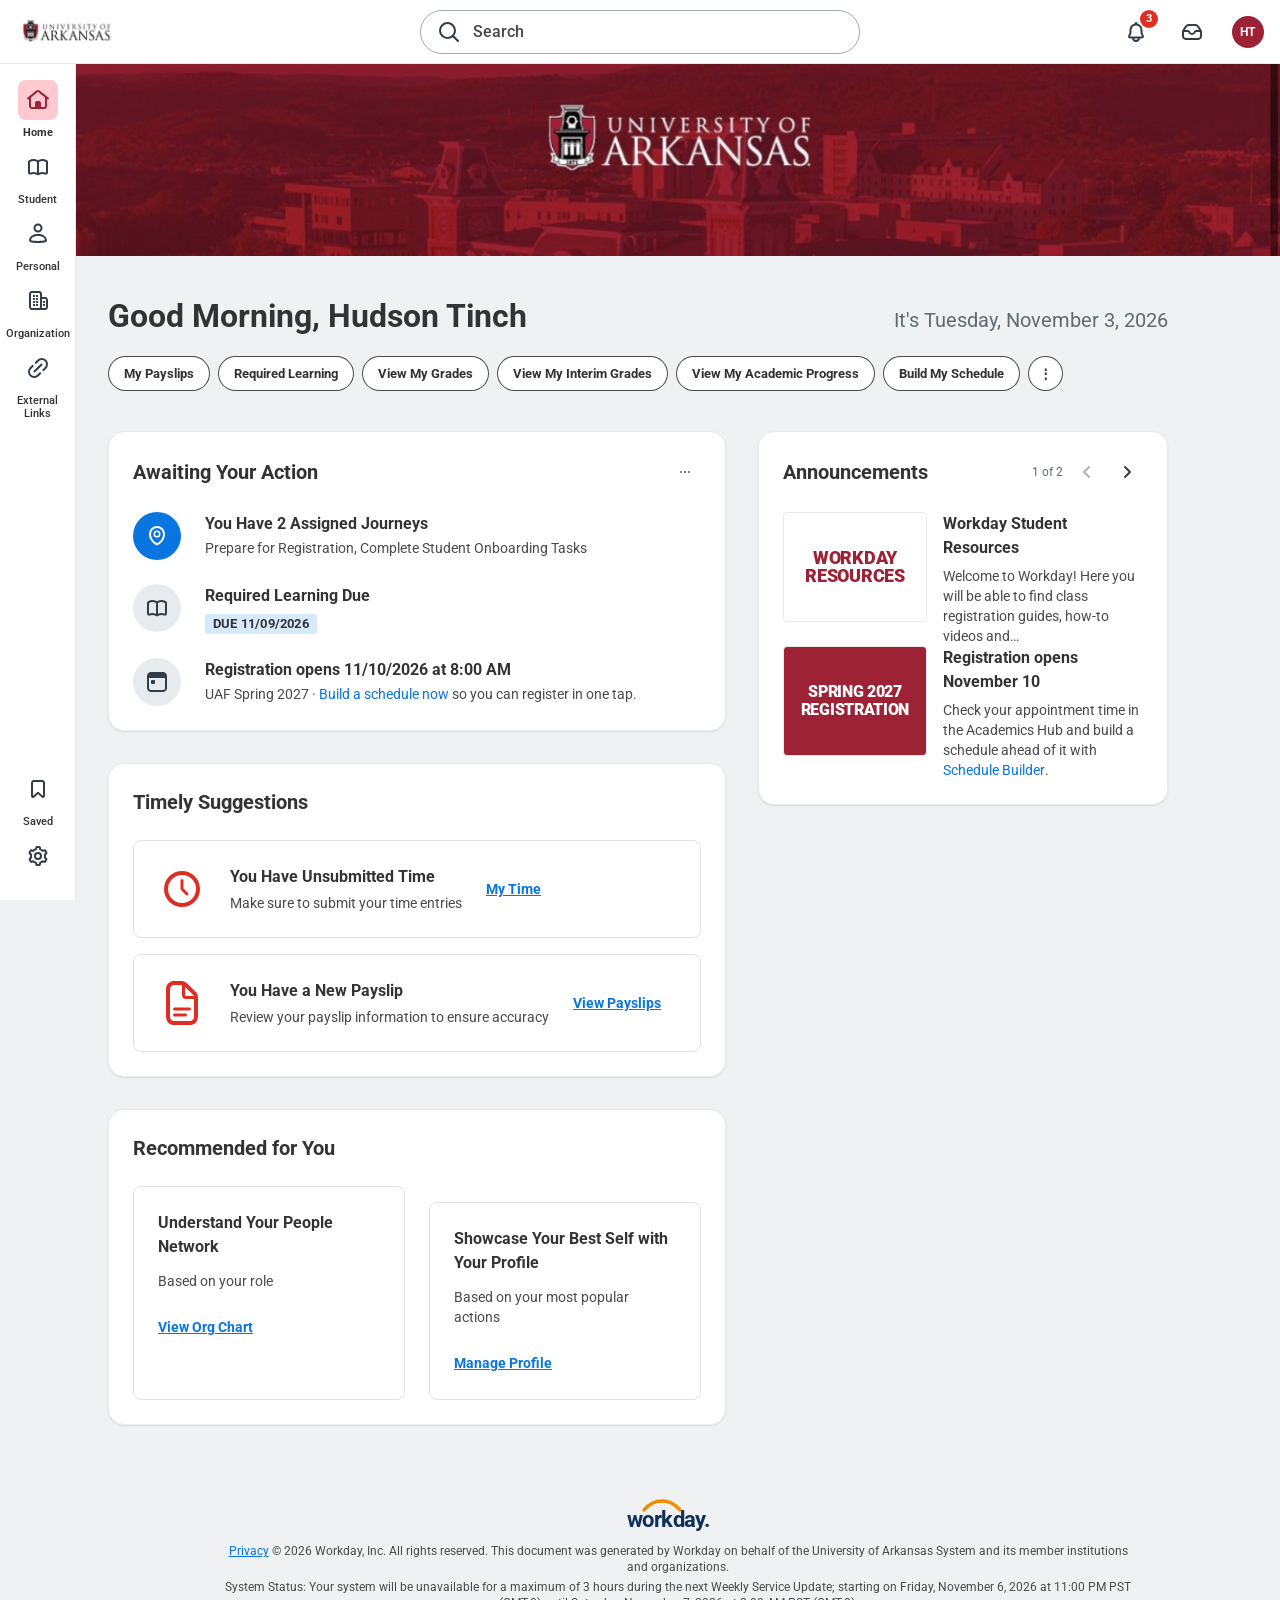
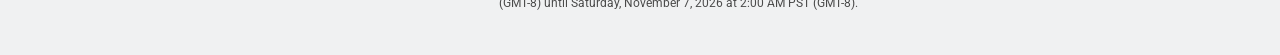
==== index.html @ d3830e26 "Visible section-spreading plan on Options; every control now does something Step 4 explains the thre" ====
<!doctype html>
<html lang="en">
<head>
<meta charset="utf-8">
<meta name="viewport" content="width=device-width, initial-scale=1">
<title>Home - Workday</title>
<link rel="preconnect" href="https://fonts.googleapis.com">
<link rel="stylesheet" href="https://fonts.googleapis.com/css2?family=Roboto:wght@400;500;700&display=swap">
<link rel="stylesheet" href="css/workday.css">
</head>
<body>
<main class="wd-main" id="main">
  <div class="wd-hero" role="img" aria-label="University of Arkansas campus"></div>
  <div class="wd-content">
    <div class="wd-greet">
      <h1 class="wd-h1" id="greet">Good Afternoon, Hudson Tinch</h1>
      <div class="wd-date" id="today"></div>
    </div>
    <div class="wd-chips">
      <a class="wd-chip" href="#" data-wd="My Payslips">My Payslips</a>
      <a class="wd-chip" href="#" data-wd="Required Learning">Required Learning</a>
      <a class="wd-chip" href="academics.html#courses">View My Grades</a>
      <a class="wd-chip" href="#" data-wd="View My Interim Grades (none posted yet)">View My Interim Grades</a>
      <a class="wd-chip" href="academics.html#progress">View My Academic Progress</a>
      <a class="wd-chip" href="builder.html">Build My Schedule</a>
      <button class="wd-chip round" aria-label="More actions" id="moreChips">⋮</button><div class="wd-menu" id="chipMenu" hidden style="top:0"><a href="academics.html#appointments">View My Registration Appointments</a><a href="saved-schedules.html">View My Saved Schedules</a><a href="find-course-sections.html">Find Course Sections</a><a href="academics.html#notes">Note History</a></div>
    </div>

    <div class="wd-grid">
      <div class="col">
        <section class="wd-card">
          <div class="wd-card-head"><h2>Awaiting Your Action</h2><button class="more" aria-label="More" id="cardMore">⋯</button><div class="wd-menu" id="cardMenu" hidden><button data-wd="Hide this card">Hide this card</button><a href="#" data-wd="card settings">Settings</a></div></div>
          <div class="wd-row">
            <span class="wd-roundicon blue" id="ic-journey"></span>
            <div><h4>You Have 2 Assigned Journeys</h4><p>Prepare for Registration, Complete Student Onboarding Tasks</p></div>
          </div>
          <div class="wd-row">
            <span class="wd-roundicon" id="ic-learn"></span>
            <div><h4>Required Learning Due</h4><span class="wd-tag">DUE 11/09/2026</span></div>
          </div>
          <div class="wd-row">
            <span class="wd-roundicon" id="ic-cal"></span>
            <div><h4>Registration opens 11/10/2026 at 8:00 AM</h4><p>UAF Spring 2027 &middot; <a href="builder.html">Build a schedule now</a> so you can register in one tap.</p></div>
          </div>
        </section>

        <section class="wd-card">
          <div class="wd-card-head"><h2>Timely Suggestions</h2></div>
          <div class="wd-inner">
            <span class="wd-ill" id="ic-time"></span>
            <div><h4>You Have Unsubmitted Time</h4><p>Make sure to submit your time entries</p></div>
            <a class="act" href="#" data-wd="My Time">My Time</a>
          </div>
          <div class="wd-inner">
            <span class="wd-ill" id="ic-pay"></span>
            <div><h4>You Have a New Payslip</h4><p>Review your payslip information to ensure accuracy</p></div>
            <a class="act" href="#" data-wd="View Payslips">View Payslips</a>
          </div>
        </section>

        <section class="wd-card">
          <div class="wd-card-head"><h2>Recommended for You</h2></div>
          <div class="wd-two">
            <div class="wd-inner" style="flex-direction:column;align-items:flex-start;gap:8px">
              <h4>Understand Your People Network</h4><p>Based on your role</p>
              <a class="act" style="margin:16px 0 0" href="#" data-wd="the Org Chart">View Org Chart</a>
            </div>
            <div class="wd-inner" style="flex-direction:column;align-items:flex-start;gap:8px">
              <h4>Showcase Your Best Self with Your Profile</h4><p>Based on your most popular actions</p>
              <a class="act" style="margin:16px 0 0" href="#" data-wd="Manage Profile">Manage Profile</a>
            </div>
          </div>
        </section>
      </div>

      <div class="col">
        <section class="wd-card">
          <div class="wd-card-head"><h2>Announcements</h2>
            <div class="wd-pager"><span>1 of 2</span><button disabled aria-label="Previous" id="pg-l"></button><button aria-label="Next" id="pg-r"></button></div>
          </div>
          <div class="ann" id="ann0" style="display:flex;gap:16px;align-items:flex-start">
            <div style="width:144px;height:110px;flex:none;border:1px solid var(--wd-border);border-radius:4px;background:#fff;display:flex;align-items:center;justify-content:center;text-align:center;font:900 18px/1 var(--wd-font);color:#9d2235;letter-spacing:-.3px">WORKDAY<br>RESOURCES</div>
            <div><h4 style="font-size:16px;line-height:24px;font-weight:700">Workday Student Resources</h4><p style="margin:6px 0 0;font-size:14px;line-height:20px">Welcome to Workday! Here you will be able to find class registration guides, how-to videos and&hellip;</p></div>
          </div>
          <div class="ann" id="ann1" hidden style="display:flex;gap:16px;align-items:flex-start">
            <div style="width:144px;height:110px;flex:none;border:1px solid var(--wd-border);border-radius:4px;background:#9d2235;display:flex;align-items:center;justify-content:center;text-align:center;font:900 16px/1.1 var(--wd-font);color:#fff;letter-spacing:-.3px">SPRING 2027<br>REGISTRATION</div>
            <div><h4 style="font-size:16px;line-height:24px;font-weight:700">Registration opens November 10</h4><p style="margin:6px 0 0;font-size:14px;line-height:20px">Check your appointment time in the Academics Hub and build a schedule ahead of it with <a href="builder.html">Schedule Builder</a>.</p></div>
          </div>
        </section>
      </div>
    </div>
  </div>
</main>
<script src="js/icons.js"></script>
<script src="js/shell.js"></script>
<script>
renderShell({active:'home'});
document.getElementById('today').textContent=todayLine();
const h=new Date().getHours();document.getElementById('greet').textContent=(h<12?'Good Morning':h<17?'Good Afternoon':'Good Evening')+', '+DEMO_STUDENT.name;
document.getElementById('ic-journey').innerHTML=icon('location');
document.getElementById('ic-learn').innerHTML=icon('book-open');
document.getElementById('ic-cal').innerHTML=icon('calendar');
document.getElementById('ic-time').innerHTML=icon('clock').replace('width="24" height="24"','width="48" height="48"');
document.getElementById('ic-pay').innerHTML=icon('document').replace('width="24" height="24"','width="48" height="48"');
document.getElementById('pg-l').innerHTML=icon('chevron-left-small');
document.getElementById('pg-r').innerHTML=icon('chevron-right-small');
let ann=0; const showAnn=()=>{ document.getElementById('ann0').hidden=ann!==0; document.getElementById('ann1').hidden=ann!==1; document.querySelector('.wd-pager span').textContent=(ann+1)+' of 2'; document.getElementById('pg-l').disabled=ann===0; document.getElementById('pg-r').disabled=ann===1; };
document.getElementById('pg-l').addEventListener('click',()=>{ann=0;showAnn();}); document.getElementById('pg-r').addEventListener('click',()=>{ann=1;showAnn();});
const menuToggle=(btnId,menuId)=>{ const b=document.getElementById(btnId), m=document.getElementById(menuId); b.addEventListener('click',e=>{ e.stopPropagation(); const r=b.getBoundingClientRect(); m.style.position='fixed'; m.style.top=(r.bottom+6)+'px'; m.style.left=Math.min(r.left, innerWidth-240)+'px'; m.hidden=!m.hidden; }); document.addEventListener('click',()=>{ m.hidden=true; }); };
menuToggle('moreChips','chipMenu'); menuToggle('cardMore','cardMenu');
</script>
</body>
</html>
---- css/workday.css ----
/* ------------------------------------------------------------------
   Workday Student shell — measured from wd5.myworkday.com (UA tenant)
   on 2026-11-03. Values are computed styles, not guesses.
   ------------------------------------------------------------------ */
:root{
  --wd-font: Roboto, "Helvetica Neue", Helvetica, Arial, sans-serif;
  --wd-text: #4a4a4a;          /* body copy */
  --wd-text-strong: #333333;   /* headings, labels */
  --wd-text-muted: #5e6a75;    /* secondary */
  --wd-icon: #333d47;          /* nav icons */
  --wd-link: #0875e1;          /* Canvas blue 600 */
  --wd-link-hover: #005cb9;
  --wd-bg: #f0f1f2;            /* page canvas */
  --wd-surface: #ffffff;
  --wd-border: #e8ebed;
  --wd-border-strong: #dfe2e6;
  --wd-input-border: #a1aab3;
  --wd-th-bg: #f6f7f8;
  --wd-brand: #9d2235;         /* UA cardinal — primary buttons, task header */
  --wd-brand-tint: #fce8ec;    /* hub active row */
  --wd-brand-pill: #ffc9d1;    /* active nav icon box */
  --wd-badge: #de2e21;         /* notification dot */
  --wd-alert: #ffa126;         /* amber alert bar */
  --wd-alert-text: #2b2b2b;
  --wd-ok: #008537;            /* positive */
  --wd-ok-soft: #e9f5ec;
  --wd-warn-soft: #fff3df;
  --wd-crit: #de2e21;
  --wd-crit-soft: #ffefee;
  --wd-info-soft: #d7eafc;
  --wd-radius: 16px;
  --wd-radius-s: 8px;
  --wd-shadow: 0 1px 3px rgba(31,38,46,.06), 0 1px 1px rgba(31,38,46,.04);
  --wd-shadow-pop: rgba(31,38,46,.12) 0 3px 12px, rgba(31,38,46,.08) 0 6px 24px;
  --wd-header-h: 64px;
  --wd-nav-w: 76px;
  --wd-rail-w: 320px;
}
*{box-sizing:border-box}
html{font-size:16px;-webkit-text-size-adjust:100%}
body{margin:0;background:var(--wd-bg);color:var(--wd-text);font:400 12px/16px var(--wd-font);-webkit-font-smoothing:antialiased}
a{color:var(--wd-link);text-decoration:none}
a:hover{color:var(--wd-link-hover);text-decoration:underline}
button{font:inherit;color:inherit;background:none;border:0;padding:0;cursor:pointer}
h1,h2,h3,h4{margin:0;color:var(--wd-text-strong)}
.wd-icon{display:inline-block;vertical-align:middle;flex:none}
.sr{position:absolute;width:1px;height:1px;overflow:hidden;clip:rect(0 0 0 0)}

/* ---------- global header ---------- */
.wd-header{position:fixed;top:0;left:0;right:0;height:var(--wd-header-h);background:#fff;border-bottom:1px solid var(--wd-border);display:flex;align-items:center;padding:0 16px;z-index:40}
.wd-logo{display:flex;align-items:center;height:40px}
.wd-logo img{height:39px;width:auto;display:block}
.wd-search{position:absolute;left:50%;transform:translateX(-50%);width:440px;max-width:calc(100% - 300px);height:44px;border-radius:100px;background:#fff;border:1px solid #a1aab3;display:flex;align-items:center;padding:0 16px;gap:12px;color:var(--wd-icon)}
.wd-search span{font-size:16px;font-weight:500;color:var(--wd-text-strong);opacity:.9}
.wd-header-right{margin-left:auto;display:flex;align-items:center;gap:24px}
.wd-iconbtn{position:relative;width:32px;height:32px;display:flex;align-items:center;justify-content:center;border-radius:50%;color:var(--wd-icon)}
.wd-iconbtn:hover{background:#f0f1f2}
.wd-badge{position:absolute;top:-6px;right:-6px;min-width:18px;height:18px;padding:0 5px;border-radius:9px;background:var(--wd-badge);color:#fff;font-size:11px;font-weight:700;line-height:18px;text-align:center}
.wd-avatar{width:32px;height:32px;border-radius:50%;background:#9d2235;color:#fff;font-weight:700;font-size:12px;display:flex;align-items:center;justify-content:center;letter-spacing:.3px}

/* ---------- left global nav ---------- */
.wd-nav{position:fixed;top:var(--wd-header-h);left:0;bottom:0;width:var(--wd-nav-w);background:#fff;border-right:1px solid var(--wd-border);padding:16px 0;display:flex;flex-direction:column;z-index:30}
.wd-nav a,.wd-nav button{display:flex;flex-direction:column;align-items:center;justify-content:flex-start;width:67px;margin:0 auto;min-height:60px;padding:0 2px 8px;gap:6px;color:var(--wd-text-strong);text-decoration:none;text-align:center;font-size:11px;line-height:13px;font-weight:500}
.wd-nav a:hover,.wd-nav button:hover{text-decoration:none}
.wd-nav .ic{width:40px;height:40px;border-radius:8px;display:flex;align-items:center;justify-content:center;color:var(--wd-icon)}
.wd-nav a:hover .ic,.wd-nav button:hover .ic{background:#f0f1f2}
.wd-nav .is-active .ic{background:var(--wd-brand-pill);color:var(--wd-brand)}
.wd-nav .is-active{font-weight:700}
.wd-nav .spacer{flex:1}

/* L2 flyout (Student menu) */
.wd-flyout{position:fixed;left:81px;top:148px;width:264px;background:#fff;border-radius:16px;box-shadow:var(--wd-shadow-pop);padding:8px 0;z-index:45;display:none}
.wd-flyout.open{display:block}
.wd-flyout h3{font-size:14px;line-height:20px;font-weight:700;padding:10px 16px 14px}
.wd-flyout a{display:block;padding:10px 16px;font-size:14px;line-height:20px;color:var(--wd-text-strong)}
.wd-flyout a:hover{background:#f0f1f2;text-decoration:none}

/* ---------- page frame ---------- */
.wd-main{margin-left:var(--wd-nav-w);padding-top:var(--wd-header-h);min-height:100vh}
.wd-hero{height:192px;background:#9d2235 url(../assets/ua-banner.jpg) center/cover no-repeat}
.wd-content{padding:40px 32px 48px;max-width:1124px}
.wd-grid{display:grid;grid-template-columns:minmax(0,620px) minmax(0,410px);gap:32px;align-items:start}
.wd-grid > .col{display:flex;flex-direction:column;gap:32px}

/* ---------- cards ---------- */
.wd-card{background:#fff;border:1px solid var(--wd-border);border-radius:var(--wd-radius);box-shadow:var(--wd-shadow);padding:24px}
.wd-card h2{font-size:20px;line-height:28px;font-weight:700}
.wd-card-head{display:flex;align-items:center;justify-content:space-between;margin-bottom:24px}
.wd-card-head .more{color:var(--wd-icon);width:32px;height:32px;display:flex;align-items:center;justify-content:center;border-radius:50%}
.wd-pager{display:flex;align-items:center;gap:8px;color:var(--wd-text-muted);font-size:12px}
.wd-pager button{color:var(--wd-icon);width:28px;height:28px;display:flex;align-items:center;justify-content:center;border-radius:50%}
.wd-pager button:disabled{opacity:.4}
.wd-inner{border:1px solid var(--wd-border-strong);border-radius:8px;padding:24px;display:flex;align-items:center;gap:24px}
.wd-inner + .wd-inner{margin-top:16px}
.wd-inner h4{font-size:16px;line-height:24px;font-weight:700}
.wd-inner p{margin:4px 0 0;font-size:14px;line-height:20px;color:var(--wd-text)}
.wd-inner .act{margin-left:auto;font-weight:700;font-size:14px;text-decoration:underline;white-space:nowrap}
.wd-ill{width:48px;height:48px;color:#de2e21;flex:none}
.wd-row{display:flex;align-items:flex-start;gap:24px}
.wd-row + .wd-row{margin-top:24px}
.wd-roundicon{width:48px;height:48px;border-radius:50%;background:#e8ebed;display:flex;align-items:center;justify-content:center;color:#333d47;flex:none}
.wd-roundicon.blue{background:#0875e1;color:#fff}
.wd-row h4{font-size:16px;line-height:24px;font-weight:700}
.wd-row p{margin:2px 0 0;font-size:14px;line-height:20px}
.wd-tag{display:inline-block;margin-top:6px;padding:2px 8px;background:#d7eafc;color:#333;font-size:13px;font-weight:700;border-radius:3px;letter-spacing:.2px}

/* ---------- type ---------- */
.wd-h1{font-size:32px;line-height:40px;font-weight:700;color:var(--wd-text-strong)}
.wd-greet{display:flex;align-items:baseline;justify-content:space-between;gap:24px;margin-bottom:20px}
.wd-date{font-size:20px;line-height:28px;color:var(--wd-text-muted)}
.wd-section-title{font-size:20px;line-height:28px;font-weight:700;color:var(--wd-text-strong)}
.wd-page-title{font-size:20px;line-height:28px;font-weight:700;color:#494949}

/* ---------- chips / buttons ---------- */
.wd-chips{display:flex;flex-wrap:wrap;gap:8px;align-items:center;margin-bottom:40px}
.wd-chip{height:35px;padding:0 16px;border-radius:100px;box-shadow:inset 0 0 0 1px #4a4a4a;background:#fff;color:#333;font-size:13px;font-weight:700;display:inline-flex;align-items:center;gap:8px;white-space:nowrap}
.wd-chip:hover{background:#f0f1f2;text-decoration:none}
.wd-chip.round{width:35px;padding:0;justify-content:center}
.wd-btn{display:inline-flex;align-items:center;justify-content:center;gap:8px;height:40px;padding:0 32px;border-radius:100px;font-size:13px;line-height:16px;font-weight:500;white-space:nowrap;text-decoration:none;cursor:pointer;transition:background .12s}
.wd-btn:hover{text-decoration:none}
.wd-btn.primary{background:var(--wd-brand);color:#fff;box-shadow:inset 0 0 0 1px var(--wd-brand)}
.wd-btn.primary:hover{background:#7f1b2b}
.wd-btn.secondary{background:#fff;color:#333;box-shadow:inset 0 0 0 1px #333}
.wd-btn.secondary:hover{background:#f0f1f2}
.wd-btn.tertiary{color:var(--wd-link);padding:0 12px;font-weight:700}
.wd-btn.tertiary:hover{text-decoration:underline}
.wd-btn.sm{height:35px;padding:0 24px;font-size:12px}
.wd-btn:disabled{opacity:.45;cursor:default}
.wd-btn-row{display:flex;flex-wrap:wrap;gap:16px;align-items:center}

/* ---------- footer ---------- */
.wd-footer{margin-left:var(--wd-nav-w);text-align:center;padding:24px 32px 40px;font-size:12px;line-height:16px;color:var(--wd-text)}
.wd-footer .wdlogo{display:block;margin:0 auto 12px;overflow:visible}
.wd-footer p{margin:4px 0;max-width:920px;margin-left:auto;margin-right:auto}
.wd-footer a{text-decoration:underline}

/* ---------- hub rail (Academics) ---------- */
.wd-hub{display:flex;min-height:calc(100vh - var(--wd-header-h))}
.wd-rail{width:var(--wd-rail-w);flex:none;background:#fff;border-right:1px solid var(--wd-border);padding:32px 16px 24px}
.wd-rail-head{display:flex;align-items:center;gap:12px;padding:0 8px 24px;font-size:20px;line-height:28px;font-weight:700;color:var(--wd-text-strong)}
.wd-rail-head .wd-icon{color:var(--wd-brand);width:40px;height:40px}
.wd-rail-head .collapse{margin-left:auto;color:var(--wd-icon)}
.wd-rail-item{display:flex;align-items:center;gap:20px;height:48px;padding:0 16px 0 20px;border-radius:0 8px 8px 0;font-size:14px;line-height:20px;font-weight:700;color:var(--wd-text-strong);position:relative;width:100%;text-align:left}
.wd-rail-item .wd-icon{color:var(--wd-icon)}
.wd-rail-item:hover{background:#f0f1f2;text-decoration:none}
.wd-rail-item.is-active{background:var(--wd-brand-tint)}
.wd-rail-item.is-active::before{content:"";position:absolute;left:0;top:0;bottom:0;width:4px;background:var(--wd-brand)}
.wd-rail-item.is-active .wd-icon{color:var(--wd-brand)}
.wd-rail-item .chev{margin-left:auto;color:var(--wd-icon)}
.wd-rail-sub{display:flex;align-items:center;height:40px;padding:0 16px 0 68px;font-size:14px;line-height:20px;color:var(--wd-text-strong);border-radius:8px;width:100%;text-align:left}
.wd-rail-sub:hover{background:#f0f1f2;text-decoration:none}
.wd-rail-sub.is-active{color:var(--wd-brand)}
.wd-rail-sub.is-active::after{content:"";margin-left:auto;width:16px;height:9px;border-left:2px solid var(--wd-brand);border-bottom:2px solid var(--wd-brand);transform:rotate(-45deg) translate(2px,-3px)}
.wd-rail-sub.is-new{position:relative}
.wd-rail-sub.is-new .new{margin-left:8px;font-size:10px;font-weight:700;letter-spacing:.4px;background:var(--wd-brand);color:#fff;border-radius:3px;padding:1px 5px;line-height:14px}
.wd-hub-body{flex:1;min-width:0;padding:40px 32px 48px}
.wd-hub-body .wd-chips{margin:16px 0 40px}
.wd-two{display:grid;grid-template-columns:repeat(2,minmax(0,1fr));gap:24px;align-items:stretch}
.wd-two + .wd-two{margin-top:24px}
.wd-tile{background:#fff;border:1px solid var(--wd-border);border-radius:var(--wd-radius);box-shadow:var(--wd-shadow);padding:24px;display:flex;flex-direction:column}
.wd-tile-head{display:flex;gap:16px;align-items:flex-start;margin-bottom:16px}
.wd-tile-head .wd-icon{width:44px;height:36px;color:#0875e1}
.wd-tile-head h3{font-size:20px;line-height:28px;font-weight:700}
.wd-tile-head p{margin:2px 0 0;font-size:14px;line-height:20px;color:var(--wd-text-muted)}
.wd-tile-foot{margin-top:auto;padding-top:16px;border-top:1px solid var(--wd-border);font-size:14px;font-weight:700}
.wd-tile-foot a{text-decoration:underline;color:#333}
.wd-tile .big{font-size:40px;line-height:48px;font-weight:400;color:var(--wd-text-strong);text-align:center;margin:12px 0 8px}
.wd-tile .big small{display:block;font-size:14px;line-height:20px;margin-top:4px}
.wd-kv{font-size:14px;line-height:20px;margin:0 0 12px}
.wd-kv b{display:block;font-weight:700;color:var(--wd-text-strong)}
.wd-kv span{color:var(--wd-text-muted)}
.wd-class{display:flex;gap:16px;justify-content:space-between;font-size:14px;line-height:20px;padding:8px 0}
.wd-class b{display:block;font-weight:700;color:var(--wd-text-strong)}
.wd-class .u{flex:none;color:var(--wd-text)}
.wd-outline-btn{margin:16px 0 0;height:36px;border-radius:100px;box-shadow:inset 0 0 0 1px #333;display:flex;align-items:center;justify-content:center;gap:8px;font-size:14px;font-weight:700;color:#333;width:100%}

/* ---------- task pages (red header) ---------- */
.wd-task-head{background:var(--wd-brand);color:#fff;height:67px;display:flex;align-items:center;padding:0 24px 0 40px;gap:16px}
.wd-task-head h1{color:#fff;font-size:20px;line-height:32px;font-weight:700;flex:1}
.wd-task-head .wd-icon{color:#fff}
.wd-task-body{padding:32px 40px 48px;max-width:1124px}
.wd-kvrow{display:grid;grid-template-columns:160px 1fr;gap:12px 16px;font-size:14px;line-height:20px;margin-bottom:12px}
.wd-kvrow b{font-weight:500;color:var(--wd-text-strong)}
.wd-alert{position:fixed;right:0;top:112px;background:var(--wd-alert);color:var(--wd-alert-text);height:34px;padding:0 24px 0 16px;border-radius:3px 0 0 3px;display:flex;align-items:center;gap:12px;font-size:13px;font-weight:500;z-index:20;box-shadow:0 1px 3px rgba(0,0,0,.15)}
.wd-alert a{color:inherit;text-decoration:underline}
.wd-tabs{display:flex;gap:36px;border-bottom:1px solid var(--wd-border-strong);margin:28px 0 24px}
.wd-tab{padding:10px 0 12px;font-size:14px;line-height:20px;color:var(--wd-text-strong);position:relative;font-weight:500}
.wd-tab.is-active{color:var(--wd-link)}
.wd-tab.is-active::after{content:"";position:absolute;left:0;right:0;bottom:-1px;height:3px;background:var(--wd-link);border-radius:3px 3px 0 0}
.wd-toolbar{display:flex;align-items:center;gap:8px;margin:8px 0 8px;color:var(--wd-icon)}
.wd-toolbar .count{font-size:14px;font-weight:700;color:var(--wd-text-strong);margin-right:auto}
.wd-toolbar .count small{font-weight:400;color:var(--wd-text-muted);margin-left:8px}
.wd-toolbar .wd-icon{width:20px;height:20px;margin:0 4px}
.wd-toolbar .seg{display:flex;border:1px solid var(--wd-border-strong);border-radius:100px;overflow:hidden;margin-left:8px}
.wd-toolbar .seg span{width:28px;height:28px;display:flex;align-items:center;justify-content:center}
.wd-toolbar .seg span.on{background:#e8ebed}
.wd-table{width:100%;border-collapse:separate;border-spacing:0;font-size:12px;line-height:16px;border:1px solid var(--wd-border-strong);border-radius:12px;overflow:hidden;background:#fff}
.wd-table th{background:var(--wd-th-bg);text-align:left;font-weight:500;font-size:13px;line-height:16px;color:var(--wd-text-strong);padding:16px 8px;border-bottom:1px solid var(--wd-border-strong);vertical-align:bottom}
.wd-table td{padding:10px 8px;border-bottom:1px solid var(--wd-border-strong);vertical-align:top}
.wd-table tr:last-child td{border-bottom:0}
.wd-table th + th,.wd-table td + td{border-left:1px solid var(--wd-border-strong)}
.wd-table a{display:block;margin-bottom:8px}
.wd-table a:last-child{margin-bottom:0}
.wd-table .num{text-align:right}
.wd-section-h{font-size:16px;line-height:24px;font-weight:700;color:var(--wd-text-strong);margin:28px 0 8px}
.wd-prog-h{display:flex;gap:12px;align-items:flex-start;font-size:20px;line-height:28px;font-weight:700;color:var(--wd-text-strong);margin:0 0 20px}
.wd-prog-h .wd-icon{color:var(--wd-link);margin-top:2px}
.wd-select{height:35px;padding:0 12px 0 20px;border-radius:100px;box-shadow:inset 0 0 0 1px #333;font-size:13px;font-weight:500;display:inline-flex;align-items:center;gap:16px;background:#fff}

/* ---------- dialogs ---------- */
.wd-scrim{position:fixed;inset:0;background:rgba(0,0,0,.4);z-index:60;display:none;align-items:center;justify-content:center;padding:24px}
.wd-scrim.open{display:flex}
.wd-dialog{background:#fff;border-radius:16px;border:1px solid #d5d9de;box-shadow:0 20px 25px rgba(0,0,0,.16);width:min(800px,100%);max-height:calc(100vh - 48px);display:flex;flex-direction:column;position:relative}
.wd-dialog-head{height:64px;display:flex;align-items:center;padding:0 32px;border-bottom:1px solid var(--wd-border);font-size:20px;font-weight:700;color:var(--wd-text-strong)}
.wd-dialog-head .x{margin-left:auto;color:var(--wd-icon);width:32px;height:32px;display:flex;align-items:center;justify-content:center;border-radius:50%}
.wd-dialog-body{padding:24px 32px 32px;overflow:auto}
.wd-dialog.small{width:min(668px,100%)}
.wd-dialog.small .wd-dialog-body{padding:32px}
.wd-dialog.small h2{font-size:20px;line-height:28px;font-weight:700;margin-bottom:16px}
.wd-dialog.small ol{margin:0;padding-left:20px;font-size:13px;line-height:20px}
.wd-dialog.small ol b{display:block;color:var(--wd-text-strong)}

/* ---------- toast ---------- */
.wd-toast{position:fixed;left:50%;bottom:32px;transform:translateX(-50%) translateY(20px);background:#fff;border:1px solid var(--wd-border-strong);border-left:6px solid var(--wd-ok);border-radius:8px;box-shadow:var(--wd-shadow-pop);padding:14px 20px;font-size:14px;line-height:20px;color:var(--wd-text-strong);display:flex;align-items:center;gap:12px;opacity:0;pointer-events:none;transition:all .25s;z-index:70;max-width:calc(100vw - 32px)}
.wd-toast.show{opacity:1;transform:translateX(-50%) translateY(0)}
.wd-toast .wd-icon{color:var(--wd-ok)}

/* ---------- responsive (Workday collapses nav to a drawer on phones) ---------- */
@media (max-width:1000px){
  .wd-grid{grid-template-columns:1fr}
  .wd-two{grid-template-columns:1fr}
  .wd-rail{display:none}
  .wd-content,.wd-hub-body,.wd-task-body{padding:24px 16px 40px}
}
@media (max-width:720px){
  :root{--wd-nav-w:0px}
  .wd-nav{display:none}
  .wd-search{position:static;transform:none;width:auto;max-width:none;flex:1;margin:0 12px;height:40px}
  .wd-search span{font-size:14px}
  .wd-header{padding:0 12px}
  .wd-header-right{gap:12px}
  .wd-logo img{height:32px}
  .wd-hero{height:120px}
  .wd-h1{font-size:24px;line-height:30px}
  .wd-greet{flex-direction:column;gap:4px;align-items:flex-start}
  .wd-date{font-size:14px;line-height:20px}
  .wd-chips{flex-wrap:nowrap;overflow-x:auto;padding-bottom:4px;margin-bottom:24px;-webkit-overflow-scrolling:touch}
  .wd-card{padding:20px 16px}
  .wd-inner{padding:16px;gap:16px}
  .wd-task-head{padding:0 16px;height:56px}
  .wd-task-head h1{font-size:17px}
  .wd-alert{top:120px}
  .wd-kvrow{grid-template-columns:1fr;gap:2px 0;margin-bottom:16px}
  .wd-footer{padding:24px 16px 40px}
  .wd-bottombar{display:flex}
  body.has-bottombar{padding-bottom:64px}
}
/* phone bottom tab bar (Workday mobile pattern) */
.wd-bottombar{display:none;position:fixed;left:0;right:0;bottom:0;height:64px;background:#fff;border-top:1px solid var(--wd-border);z-index:40;justify-content:space-around;align-items:stretch;padding:4px 8px 6px}
.wd-bottombar a{display:flex;flex-direction:column;align-items:center;justify-content:center;gap:4px;flex:1;font-size:11px;line-height:13px;font-weight:500;color:var(--wd-text-strong)}
.wd-bottombar a .ic{width:40px;height:28px;border-radius:8px;display:flex;align-items:center;justify-content:center;color:var(--wd-icon)}
.wd-bottombar a.is-active .ic{background:var(--wd-brand-pill);color:var(--wd-brand)}
.wd-bottombar a:hover{text-decoration:none}

/* page-level success (Workday 'Success!' banner) */
.wd-success{display:flex;align-items:flex-start;gap:12px;background:#e9f5ec;border:1px solid #b7dfc3;border-left:6px solid var(--wd-ok);border-radius:8px;padding:14px 16px;margin:0 0 20px;font-size:14px;line-height:20px;color:var(--wd-text-strong)}
.wd-success .wd-icon{color:var(--wd-ok);flex:none}
.wd-success b{display:block;font-weight:700}
.wd-table tr.is-new td{background:#f3faf5;animation:wdNew 1.8s ease-out 1}
@keyframes wdNew{0%{background:#cdebd6}100%{background:#f3faf5}}
.wd-reg{display:inline-block;margin-left:8px;font-size:11px;font-weight:700;letter-spacing:.3px;color:#0b5e2a;background:#e9f5ec;border-radius:3px;padding:2px 6px;vertical-align:middle}

/* ---------- phone: hub rail becomes a scrollable strip ---------- */
.wd-rail-mobile{display:none}
@media (max-width:1000px){
  .wd-hub{flex-direction:column}
  .wd-rail-mobile{display:flex;align-items:center;gap:8px;overflow-x:auto;-webkit-overflow-scrolling:touch;padding:10px 16px;background:#fff;border-bottom:1px solid var(--wd-border);white-space:nowrap;scrollbar-width:none}
  .wd-rail-mobile::-webkit-scrollbar{display:none}
  .wd-rail-mobile .hd{display:inline-flex;align-items:center;gap:6px;font-size:13px;font-weight:700;color:var(--wd-text-strong);padding-right:8px;border-right:1px solid var(--wd-border-strong);margin-right:4px;flex:none}
  .wd-rail-mobile .hd .wd-icon{color:var(--wd-brand);width:22px;height:22px}
  .wd-rail-mobile a{flex:none;display:inline-flex;align-items:center;gap:6px;height:34px;padding:0 14px;border-radius:100px;box-shadow:inset 0 0 0 1px #c9ced4;font-size:13px;font-weight:500;color:var(--wd-text-strong)}
  .wd-rail-mobile a.is-active{background:var(--wd-brand-tint);box-shadow:inset 0 0 0 1px var(--wd-brand);color:var(--wd-brand);font-weight:700}
  .wd-rail-mobile a:hover{text-decoration:none}
  .wd-rail-mobile .new{font-size:10px;font-weight:700;letter-spacing:.4px;background:var(--wd-brand);color:#fff;border-radius:3px;padding:1px 5px;line-height:14px}
}
/* ---------- phone: tables scroll instead of clipping; no iOS zoom on focus ---------- */
@media (max-width:720px){
  .wd-table{display:block;overflow-x:auto;-webkit-overflow-scrolling:touch;max-width:100%}
  .wd-table thead,.wd-table tbody{display:table;width:100%;min-width:560px}
  .wd-table th,.wd-table td{white-space:normal}
  input,select,textarea{font-size:16px !important}
  .wd-task-head .sb-term{max-width:140px}
}

/* ---------- header popovers (notifications, tasks, profile) ---------- */
.wd-pop{position:fixed;top:60px;right:16px;width:360px;max-width:calc(100vw - 24px);background:#fff;border-radius:12px;box-shadow:var(--wd-shadow-pop);border:1px solid var(--wd-border);z-index:60;padding:6px 0;max-height:calc(100vh - 80px);overflow:auto}
.wd-pop .hd{display:flex;justify-content:space-between;align-items:center;padding:10px 16px 8px;font-size:14px;color:var(--wd-text-strong);border-bottom:1px solid var(--wd-border)}
.wd-pop .hd a{font-size:12px;font-weight:700}
.wd-pop .row{display:flex;gap:10px;padding:12px 16px;color:var(--wd-text);border-bottom:1px solid var(--wd-border);text-decoration:none}
.wd-pop .row:last-child{border-bottom:0}
.wd-pop .row:hover{background:#f6f7f8;text-decoration:none}
.wd-pop .row .dot{width:8px;height:8px;border-radius:50%;background:var(--wd-link);margin-top:6px;flex:none}
.wd-pop .row b{display:block;font-size:13px;line-height:18px;color:var(--wd-text-strong)}
.wd-pop .row span{display:block;font-size:12px;line-height:16px}
.wd-pop .row i{display:block;font-style:normal;font-size:11px;color:var(--wd-text-muted);margin-top:2px}
.wd-pop .me{display:flex;gap:12px;align-items:center;padding:12px 16px;border-bottom:1px solid var(--wd-border)}
.wd-pop .me .wd-avatar{width:40px;height:40px;font-size:14px}
.wd-pop .me b{display:block;font-size:14px;color:var(--wd-text-strong)}
.wd-pop .me span{display:block;font-size:12px;color:var(--wd-text-muted)}
.wd-pop .me a{font-size:12px;font-weight:700}
.wd-pop > a[role=menuitem]{display:flex;align-items:center;gap:12px;padding:10px 16px;font-size:14px;color:var(--wd-text-strong);min-height:40px}
.wd-pop > a[role=menuitem]:hover{background:#f6f7f8;text-decoration:none}
.wd-pop > a[role=menuitem] .wd-icon{color:var(--wd-icon)}
.wd-pop > a.out{border-top:1px solid var(--wd-border);margin-top:4px}
@media (max-width:720px){.wd-pop{right:8px;top:56px}}
/* flyouts: top set by script to sit beside the button */
.wd-flyout{top:auto}
/* collapsed hub rail (icons only, like Workday) */
.wd-rail.is-collapsed{width:64px;padding:32px 8px 24px}
.wd-rail.is-collapsed .wd-rail-head{padding:0 0 24px;justify-content:center;flex-direction:column;gap:8px}
.wd-rail.is-collapsed .wd-rail-head > span,.wd-rail.is-collapsed .wd-rail-item > span:not(.chev),.wd-rail.is-collapsed .wd-rail-item .chev,.wd-rail.is-collapsed .wd-rail-group{display:none}
.wd-rail.is-collapsed .wd-rail-head .collapse{margin:0}
.wd-rail.is-collapsed .wd-rail-item{justify-content:center;padding:0;border-radius:8px;width:48px;margin:0 auto 4px}
.wd-rail.is-collapsed .wd-rail-item.is-active::before{display:none}
/* tap targets: every inline link in tables, tiles and cards gets a 24px hit area */
.wd-table a,.wd-tile-foot a,.wd-inner .act,.wd-row p a,.wd-card p a,.wd-footer a,.sb-pcard a,.wd-kvrow a,.wd-pop .hd a,.wd-pop .me a{display:inline-block;padding:4px 0;margin:-4px 0;line-height:16px}
.wd-table a{display:block;margin:0 0 4px;padding:4px 0}
.wd-table a:last-child{margin-bottom:0}
.wd-card-head .more,.wd-pager button{min-width:32px;min-height:32px}
/* Note History empty state */
.wd-empty{border:1px dashed var(--wd-border-strong);border-radius:12px;padding:28px 20px;text-align:center;color:var(--wd-text-muted);font-size:14px}
.wd-empty b{display:block;color:var(--wd-text-strong);margin-bottom:4px}
/* actions dropdown menu */
.wd-menu{position:absolute;background:#fff;border-radius:12px;box-shadow:var(--wd-shadow-pop);border:1px solid var(--wd-border);padding:6px 0;z-index:50;min-width:220px}
.wd-menu a,.wd-menu button{display:block;width:100%;text-align:left;padding:10px 16px;font-size:14px;line-height:20px;color:var(--wd-text-strong)}
.wd-menu a:hover,.wd-menu button:hover{background:#f6f7f8;text-decoration:none}
.wd-chip.round{flex:none}
.wd-table td a{min-width:24px}
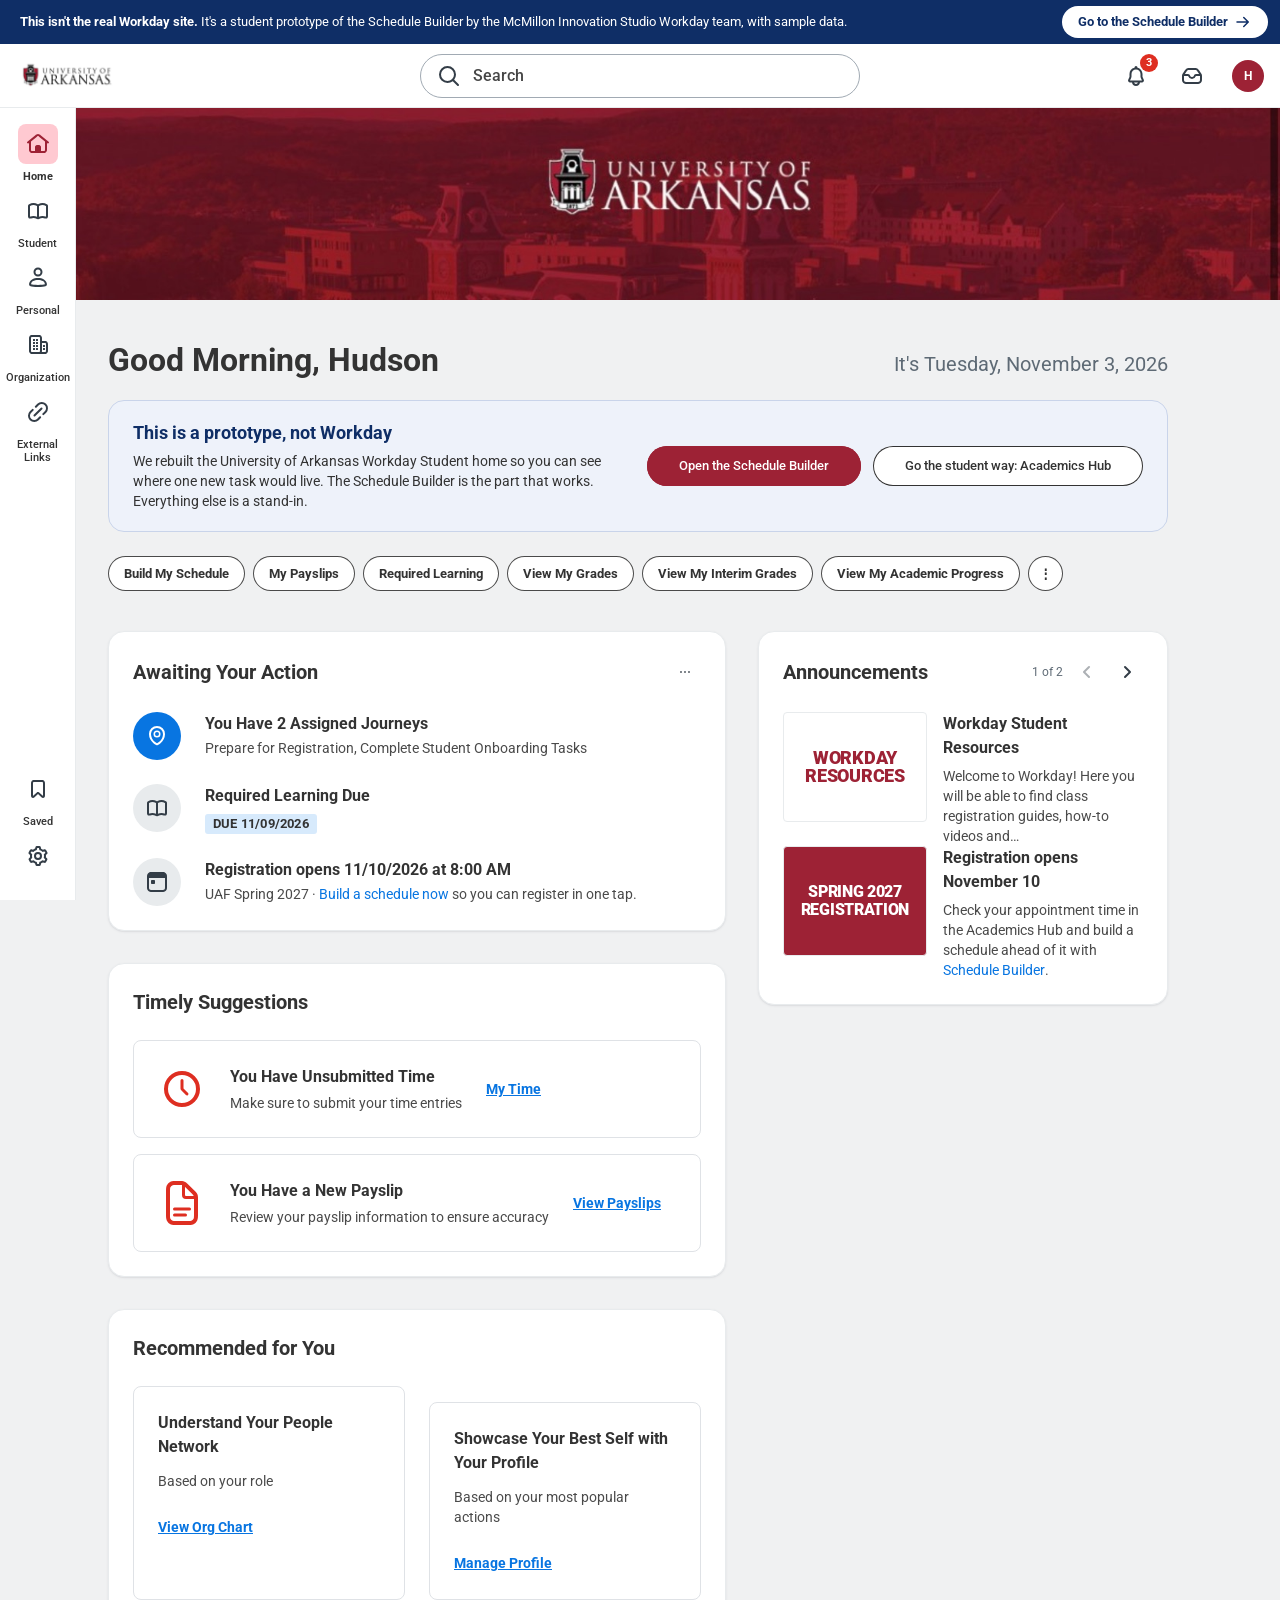
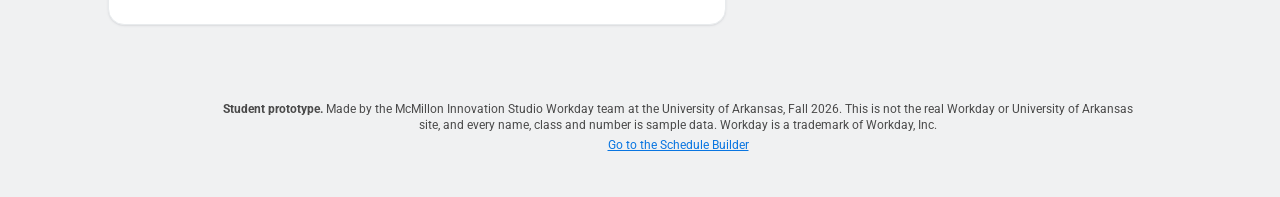
==== commit 76248562: "Mark the site as a student prototype and point every page at the Schedule Builder - Notice bar on ev" ====
--- a/index.html
+++ b/index.html
@@ -3,7 +3,7 @@
 <head>
 <meta charset="utf-8">
 <meta name="viewport" content="width=device-width, initial-scale=1">
-<title>Home - Workday</title>
+<title>Home · Schedule Builder prototype</title>
 <link rel="preconnect" href="https://fonts.googleapis.com">
 <link rel="stylesheet" href="https://fonts.googleapis.com/css2?family=Roboto:wght@400;500;700&display=swap">
 <link rel="stylesheet" href="css/workday.css">
@@ -13,16 +13,26 @@
   <div class="wd-hero" role="img" aria-label="University of Arkansas campus"></div>
   <div class="wd-content">
     <div class="wd-greet">
-      <h1 class="wd-h1" id="greet">Good Afternoon, Hudson Tinch</h1>
+      <h1 class="wd-h1" id="greet">Good Afternoon, Hudson</h1>
       <div class="wd-date" id="today"></div>
     </div>
+    <section class="pt-intro" aria-label="About this prototype">
+      <div>
+        <h2>This is a prototype, not Workday</h2>
+        <p>We rebuilt the University of Arkansas Workday Student home so you can see where one new task would live. The Schedule Builder is the part that works. Everything else is a stand-in.</p>
+      </div>
+      <div class="pt-intro-actions">
+        <a class="wd-btn primary" href="builder.html">Open the Schedule Builder</a>
+        <a class="wd-btn secondary" href="academics.html">Go the student way: Academics Hub</a>
+      </div>
+    </section>
     <div class="wd-chips">
+      <a class="wd-chip" href="builder.html">Build My Schedule</a>
       <a class="wd-chip" href="#" data-wd="My Payslips">My Payslips</a>
       <a class="wd-chip" href="#" data-wd="Required Learning">Required Learning</a>
       <a class="wd-chip" href="academics.html#courses">View My Grades</a>
       <a class="wd-chip" href="#" data-wd="View My Interim Grades (none posted yet)">View My Interim Grades</a>
       <a class="wd-chip" href="academics.html#progress">View My Academic Progress</a>
-      <a class="wd-chip" href="builder.html">Build My Schedule</a>
       <button class="wd-chip round" aria-label="More actions" id="moreChips">⋮</button><div class="wd-menu" id="chipMenu" hidden style="top:0"><a href="academics.html#appointments">View My Registration Appointments</a><a href="saved-schedules.html">View My Saved Schedules</a><a href="find-course-sections.html">Find Course Sections</a><a href="academics.html#notes">Note History</a></div>
     </div>
 
--- a/css/workday.css
+++ b/css/workday.css
@@ -336,3 +336,42 @@
 .wd-menu a:hover,.wd-menu button:hover{background:#f6f7f8;text-decoration:none}
 .wd-chip.round{flex:none}
 .wd-table td a{min-width:24px}
+
+
+/* ---------- prototype notice (keeps the clone from being mistaken for the real tenant) ---------- */
+:root{--pt-h:44px}
+.pt-banner{position:fixed;top:0;left:0;right:0;height:var(--pt-h);z-index:55;background:#0f2e66;color:#fff;display:flex;align-items:center;gap:16px;padding:0 12px 0 20px;font:400 13px/18px var(--wd-font)}
+.pt-banner p{margin:0;flex:1;min-width:0;overflow:hidden;text-overflow:ellipsis;white-space:nowrap}
+.pt-banner b{font-weight:700}
+.pt-banner .pt-short{display:none}
+.pt-banner .pt-cta{flex:none;display:inline-flex;align-items:center;gap:6px;height:32px;padding:0 16px;border-radius:100px;background:#fff;color:#0f2e66;font-weight:700;font-size:13px;line-height:32px;text-decoration:none;white-space:nowrap}
+.pt-banner .pt-cta:hover{background:#e3e9f5;color:#0f2e66;text-decoration:none}
+.pt-banner .pt-cta .wd-icon{color:#0f2e66}
+.wd-header{top:var(--pt-h)}
+.wd-nav{top:calc(var(--wd-header-h) + var(--pt-h))}
+.wd-main{padding-top:calc(var(--wd-header-h) + var(--pt-h))}
+.wd-hub{min-height:calc(100vh - var(--wd-header-h) - var(--pt-h))}
+.wd-pop{top:calc(60px + var(--pt-h))}
+.wd-alert{top:calc(112px + var(--pt-h))}
+.pt-intro{margin:0 0 24px;background:#eef2fa;border:1px solid #c9d4ea;border-radius:16px;padding:20px 24px;display:flex;flex-wrap:wrap;align-items:center;gap:16px 32px}
+.pt-intro > div:first-child{flex:1 1 380px;min-width:0}
+.pt-intro h2{font-size:18px;line-height:24px;font-weight:700;color:#0f2e66;margin:0 0 6px}
+.pt-intro p{margin:0;font-size:14px;line-height:20px;color:var(--wd-text-strong)}
+.pt-intro-actions{display:flex;flex-wrap:wrap;gap:12px}
+.pt-callout{display:flex;flex-wrap:wrap;align-items:center;gap:12px 24px;background:#eef2fa;border:1px solid #c9d4ea;border-radius:12px;padding:14px 18px;margin:0 0 24px;font-size:14px;line-height:20px;color:var(--wd-text-strong)}
+.pt-callout span{flex:1 1 280px}
+.wd-toast.show{pointer-events:auto}
+.wd-toast.has-act{border-left-color:#0f2e66}
+.wd-toast.has-act .wd-icon{color:#0f2e66}
+.wd-toast-act{flex:none;font-weight:700;white-space:nowrap}
+@media (max-width:1000px){ .wd-alert{top:calc(120px + var(--pt-h))} }
+@media (max-width:720px){
+  :root{--pt-h:52px}
+  .pt-banner{padding:0 8px 0 12px;gap:10px}
+  .pt-banner .pt-long{display:none}
+  .pt-banner .pt-short{display:inline}
+  .pt-banner p{white-space:normal;font-size:12px;line-height:16px}
+  .pt-banner .pt-cta{padding:0 12px;font-size:12px}
+  .wd-pop{top:calc(56px + var(--pt-h))}
+  .wd-toast{flex-wrap:wrap;width:calc(100vw - 32px)}
+}
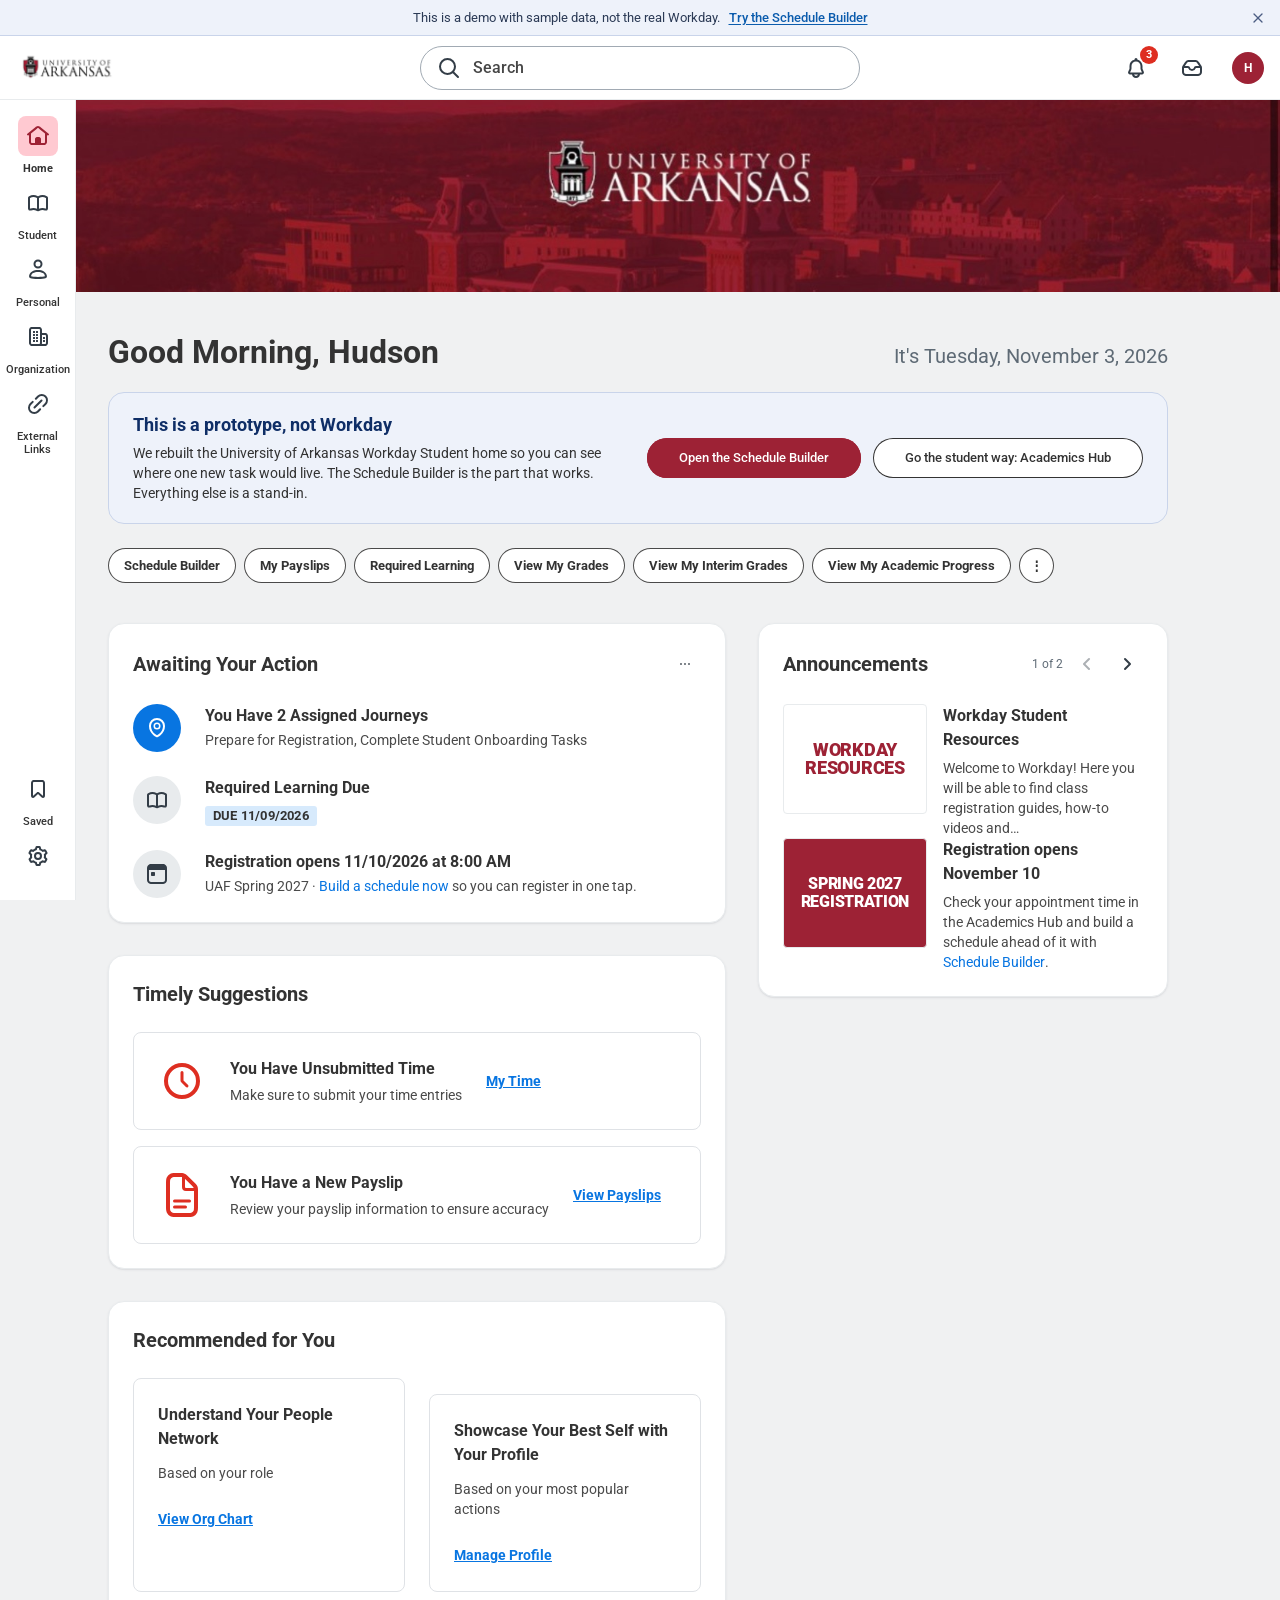
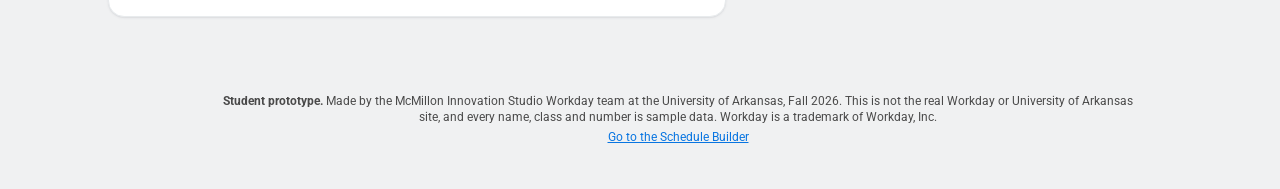
==== commit cc06862d: "Team wording pass: Schedule Builder title, no heading above the steps, term dates in the dropdown, D" ====
--- a/index.html
+++ b/index.html
@@ -27,7 +27,7 @@
       </div>
     </section>
     <div class="wd-chips">
-      <a class="wd-chip" href="builder.html">Build My Schedule</a>
+      <a class="wd-chip" href="builder.html">Schedule Builder</a>
       <a class="wd-chip" href="#" data-wd="My Payslips">My Payslips</a>
       <a class="wd-chip" href="#" data-wd="Required Learning">Required Learning</a>
       <a class="wd-chip" href="academics.html#courses">View My Grades</a>
--- a/css/workday.css
+++ b/css/workday.css
@@ -150,7 +150,6 @@
 .wd-rail-sub{display:flex;align-items:center;height:40px;padding:0 16px 0 68px;font-size:14px;line-height:20px;color:var(--wd-text-strong);border-radius:8px;width:100%;text-align:left}
 .wd-rail-sub:hover{background:#f0f1f2;text-decoration:none}
 .wd-rail-sub.is-active{color:var(--wd-brand)}
-.wd-rail-sub.is-active::after{content:"";margin-left:auto;width:16px;height:9px;border-left:2px solid var(--wd-brand);border-bottom:2px solid var(--wd-brand);transform:rotate(-45deg) translate(2px,-3px)}
 .wd-rail-sub.is-new{position:relative}
 .wd-rail-sub.is-new .new{margin-left:8px;font-size:10px;font-weight:700;letter-spacing:.4px;background:var(--wd-brand);color:#fff;border-radius:3px;padding:1px 5px;line-height:14px}
 .wd-hub-body{flex:1;min-width:0;padding:40px 32px 48px}
@@ -339,14 +338,16 @@
 
 
 /* ---------- prototype notice (keeps the clone from being mistaken for the real tenant) ---------- */
-:root{--pt-h:44px}
-.pt-banner{position:fixed;top:0;left:0;right:0;height:var(--pt-h);z-index:55;background:#0f2e66;color:#fff;display:flex;align-items:center;gap:16px;padding:0 12px 0 20px;font:400 13px/18px var(--wd-font)}
-.pt-banner p{margin:0;flex:1;min-width:0;overflow:hidden;text-overflow:ellipsis;white-space:nowrap}
-.pt-banner b{font-weight:700}
+:root{--pt-h:36px}
+body.pt-hidden{--pt-h:0px}
+.pt-banner{position:fixed;top:0;left:0;right:0;height:36px;z-index:55;background:#eef2fa;border-bottom:1px solid #c9d4ea;color:#2b3a55;display:flex;align-items:center;justify-content:center;gap:8px;padding:0 44px;font:400 13px/18px var(--wd-font);transition:transform .35s ease}
+body.pt-hidden .pt-banner{transform:translateY(-100%);pointer-events:none}
+.pt-banner p{margin:0;min-width:0;overflow:hidden;text-overflow:ellipsis;white-space:nowrap;text-align:center}
 .pt-banner .pt-short{display:none}
-.pt-banner .pt-cta{flex:none;display:inline-flex;align-items:center;gap:6px;height:32px;padding:0 16px;border-radius:100px;background:#fff;color:#0f2e66;font-weight:700;font-size:13px;line-height:32px;text-decoration:none;white-space:nowrap}
-.pt-banner .pt-cta:hover{background:#e3e9f5;color:#0f2e66;text-decoration:none}
-.pt-banner .pt-cta .wd-icon{color:#0f2e66}
+.pt-banner .pt-link{margin-left:6px;color:#0b5cad;font-weight:500;text-decoration:underline;text-underline-offset:2px}
+.pt-banner .pt-x{position:absolute;right:8px;top:50%;transform:translateY(-50%);width:28px;height:28px;border-radius:50%;display:flex;align-items:center;justify-content:center;color:#4b5d82}
+.pt-banner .pt-x:hover{background:#dde5f3}
+.wd-header,.wd-nav,.wd-main,.wd-pop{transition:top .35s ease,padding-top .35s ease}
 .wd-header{top:var(--pt-h)}
 .wd-nav{top:calc(var(--wd-header-h) + var(--pt-h))}
 .wd-main{padding-top:calc(var(--wd-header-h) + var(--pt-h))}
@@ -366,12 +367,9 @@
 .wd-toast-act{flex:none;font-weight:700;white-space:nowrap}
 @media (max-width:1000px){ .wd-alert{top:calc(120px + var(--pt-h))} }
 @media (max-width:720px){
-  :root{--pt-h:52px}
-  .pt-banner{padding:0 8px 0 12px;gap:10px}
+  .pt-banner{padding:0 40px 0 12px;font-size:12px}
   .pt-banner .pt-long{display:none}
   .pt-banner .pt-short{display:inline}
-  .pt-banner p{white-space:normal;font-size:12px;line-height:16px}
-  .pt-banner .pt-cta{padding:0 12px;font-size:12px}
   .wd-pop{top:calc(56px + var(--pt-h))}
   .wd-toast{flex-wrap:wrap;width:calc(100vw - 32px)}
 }
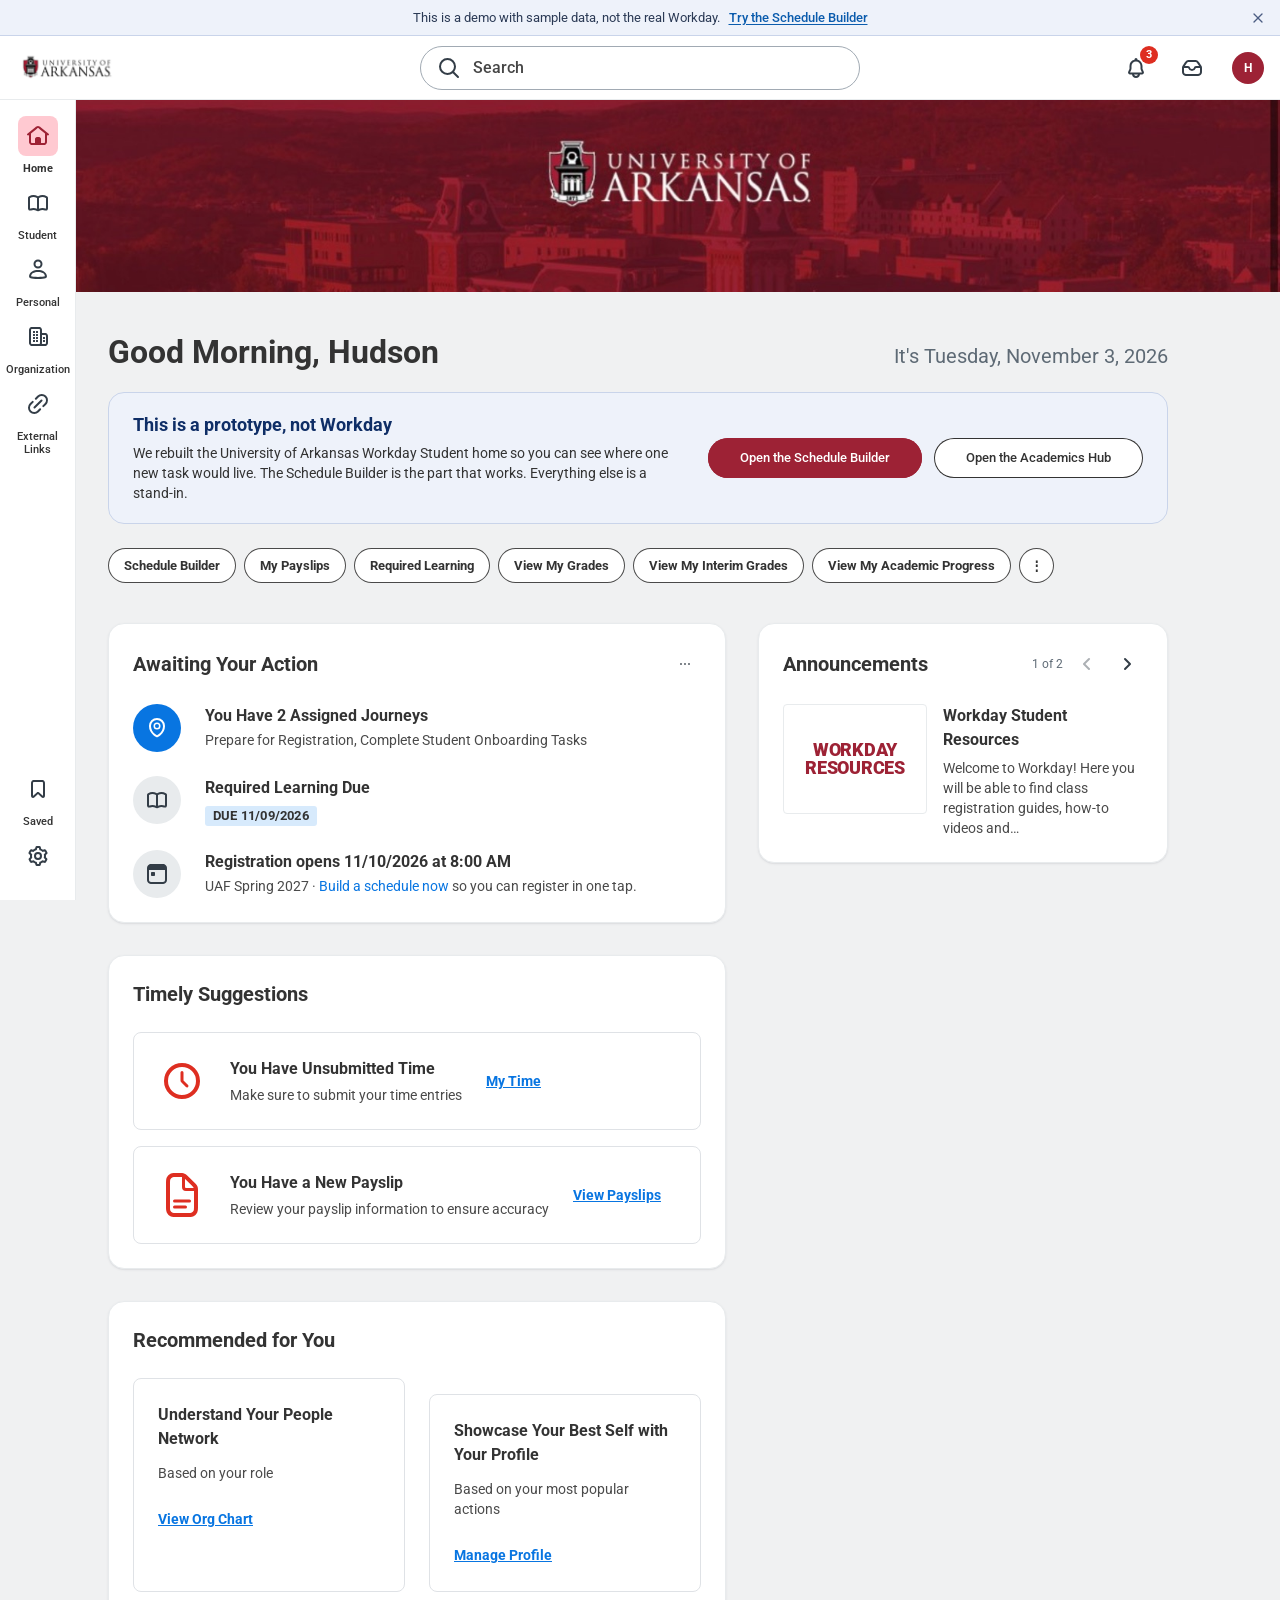
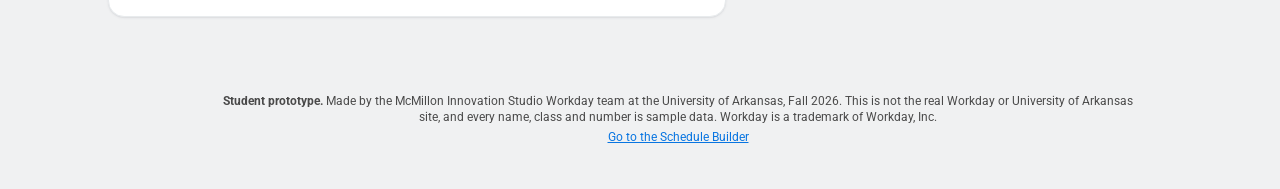
==== commit 4aa64c32: "Demo Day pass: phone tap targets, scroll-safe calendars, hold-to-paint on touch, Register in the pho" ====
--- a/index.html
+++ b/index.html
@@ -5,6 +5,8 @@
 <meta name="viewport" content="width=device-width, initial-scale=1">
 <title>Home · Schedule Builder prototype</title>
 <link rel="preconnect" href="https://fonts.googleapis.com">
+<link rel="preconnect" href="https://fonts.gstatic.com" crossorigin>
+<link rel="icon" href="data:image/svg+xml,%3Csvg xmlns=%27http://www.w3.org/2000/svg%27 viewBox=%270 0 32 32%27%3E%3Crect width=%2732%27 height=%2732%27 rx=%276%27 fill=%27%239d2235%27/%3E%3Crect x=%277%27 y=%279%27 width=%2718%27 height=%2716%27 rx=%272%27 fill=%27none%27 stroke=%27white%27 stroke-width=%272.4%27/%3E%3Cpath d=%27M7 14h18M12 6v5M20 6v5%27 stroke=%27white%27 stroke-width=%272.4%27 stroke-linecap=%27round%27/%3E%3C/svg%3E">
 <link rel="stylesheet" href="https://fonts.googleapis.com/css2?family=Roboto:wght@400;500;700&display=swap">
 <link rel="stylesheet" href="css/workday.css">
 </head>
@@ -23,7 +25,7 @@
       </div>
       <div class="pt-intro-actions">
         <a class="wd-btn primary" href="builder.html">Open the Schedule Builder</a>
-        <a class="wd-btn secondary" href="academics.html">Go the student way: Academics Hub</a>
+        <a class="wd-btn secondary" href="academics.html">Open the Academics Hub</a>
       </div>
     </section>
     <div class="wd-chips">
@@ -88,11 +90,11 @@
           <div class="wd-card-head"><h2>Announcements</h2>
             <div class="wd-pager"><span>1 of 2</span><button disabled aria-label="Previous" id="pg-l"></button><button aria-label="Next" id="pg-r"></button></div>
           </div>
-          <div class="ann" id="ann0" style="display:flex;gap:16px;align-items:flex-start">
+          <div class="ann" id="ann0">
             <div style="width:144px;height:110px;flex:none;border:1px solid var(--wd-border);border-radius:4px;background:#fff;display:flex;align-items:center;justify-content:center;text-align:center;font:900 18px/1 var(--wd-font);color:#9d2235;letter-spacing:-.3px">WORKDAY<br>RESOURCES</div>
             <div><h4 style="font-size:16px;line-height:24px;font-weight:700">Workday Student Resources</h4><p style="margin:6px 0 0;font-size:14px;line-height:20px">Welcome to Workday! Here you will be able to find class registration guides, how-to videos and&hellip;</p></div>
           </div>
-          <div class="ann" id="ann1" hidden style="display:flex;gap:16px;align-items:flex-start">
+          <div class="ann" id="ann1" hidden>
             <div style="width:144px;height:110px;flex:none;border:1px solid var(--wd-border);border-radius:4px;background:#9d2235;display:flex;align-items:center;justify-content:center;text-align:center;font:900 16px/1.1 var(--wd-font);color:#fff;letter-spacing:-.3px">SPRING 2027<br>REGISTRATION</div>
             <div><h4 style="font-size:16px;line-height:24px;font-weight:700">Registration opens November 10</h4><p style="margin:6px 0 0;font-size:14px;line-height:20px">Check your appointment time in the Academics Hub and build a schedule ahead of it with <a href="builder.html">Schedule Builder</a>.</p></div>
           </div>
--- a/css/workday.css
+++ b/css/workday.css
@@ -373,3 +373,20 @@
   .wd-pop{top:calc(56px + var(--pt-h))}
   .wd-toast{flex-wrap:wrap;width:calc(100vw - 32px)}
 }
+
+/* ---------- Demo Day mobile pass ---------- */
+.ann{display:flex;gap:16px;align-items:flex-start}
+.ann[hidden]{display:none}
+@media (max-width:700px){
+  .wd-iconbtn{width:44px;height:44px}
+  .wd-header-right{gap:2px}
+  .wd-search{min-width:0}
+  .wd-avatar{margin-left:4px}
+  .pt-banner .pt-x{width:44px;height:44px;right:0}
+  .wd-dialog-head .x{width:44px;height:44px}
+  .wd-chip{height:44px}
+  .wd-btn{min-height:44px}
+  .wd-rail-mobile a{height:44px}
+  .wd-prog-h{font-size:13px;line-height:18px}
+  #regBody td{white-space:normal;min-width:0}
+}
